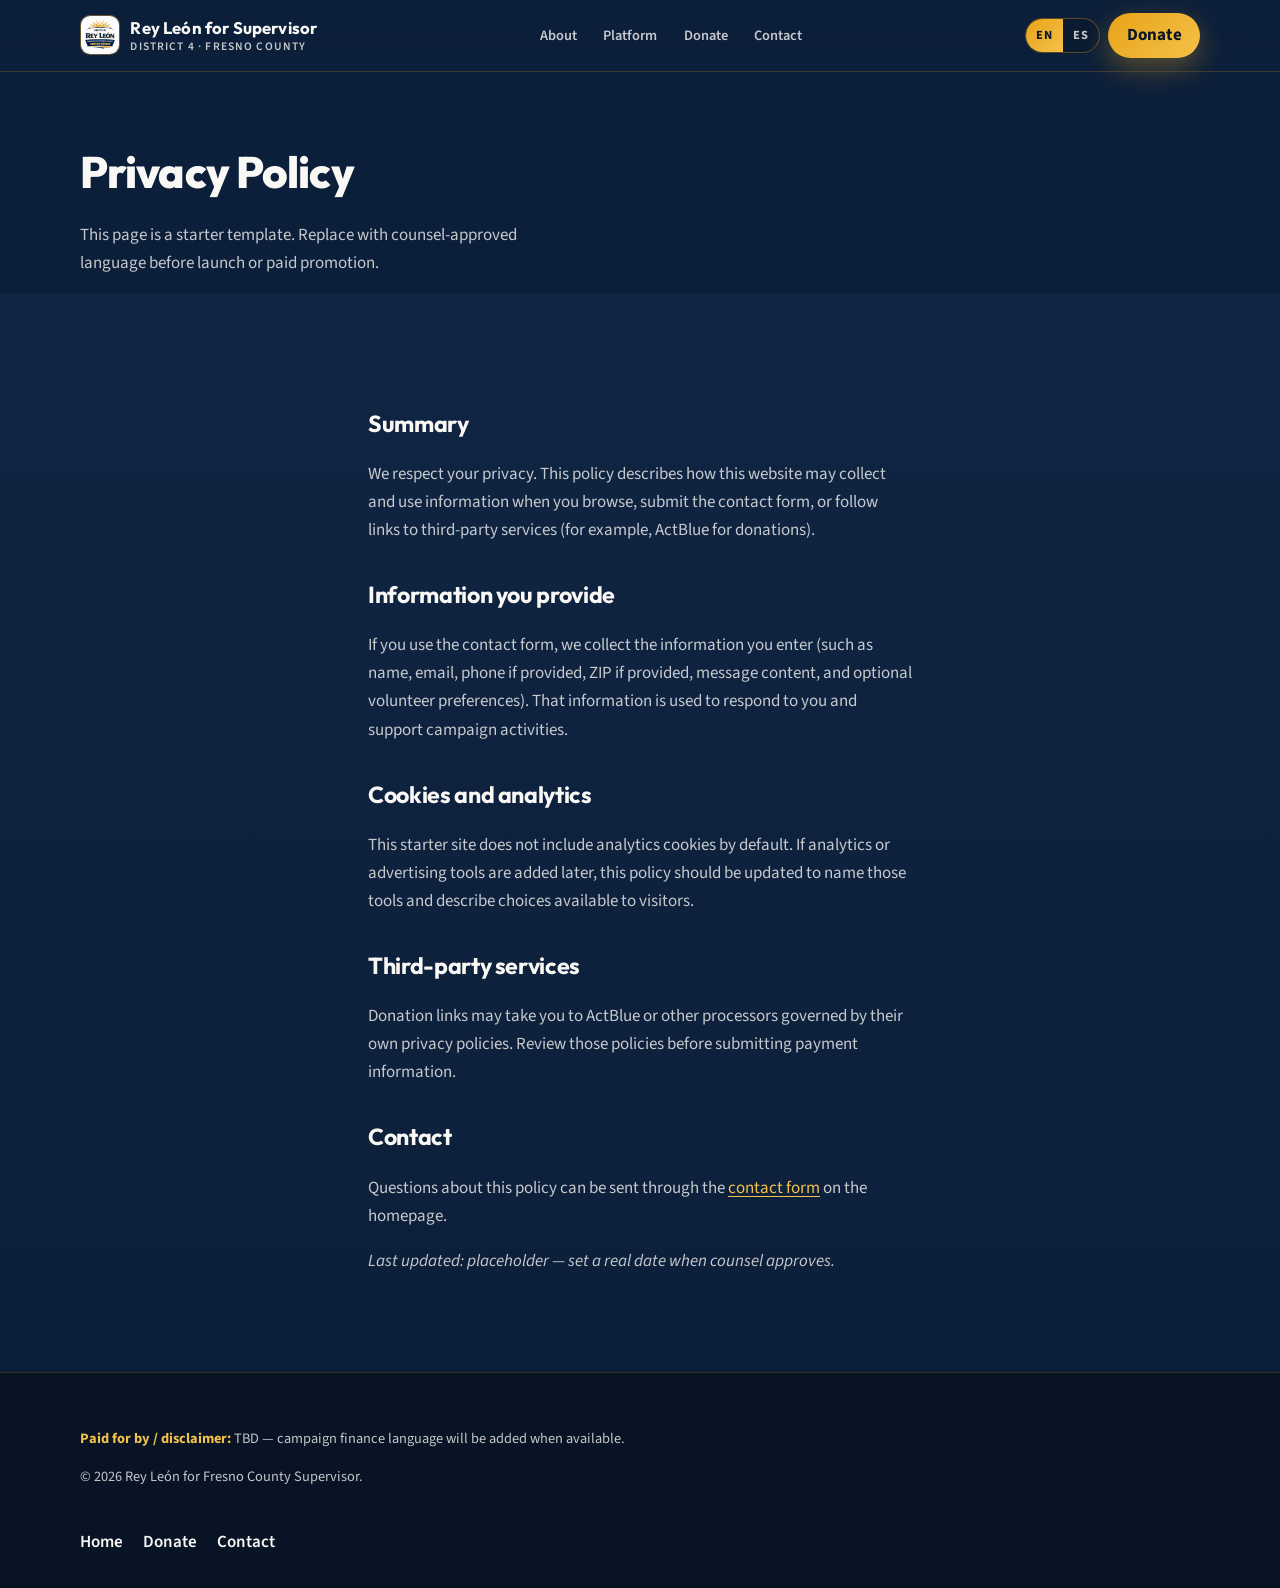
==== privacy.html @ ad7cfb75 "initiate" ====
<!DOCTYPE html>
<html lang="en" data-lang="en">
  <head>
    <meta charset="utf-8" />
    <meta name="viewport" content="width=device-width, initial-scale=1" />
    <title>Privacy Policy — Rey León for Fresno County Supervisor</title>
    <meta name="description" content="Privacy policy for the Rey León campaign website." />
    <link rel="preconnect" href="https://fonts.googleapis.com" />
    <link rel="preconnect" href="https://fonts.gstatic.com" crossorigin />
    <link
      href="https://fonts.googleapis.com/css2?family=Outfit:wght@600;700;800&family=Source+Sans+3:ital,wght@0,400;0,600;0,700;1,400&display=swap"
      rel="stylesheet"
    />
    <link rel="stylesheet" href="css/styles.css" />
    <link rel="icon" href="assets/images/campaign-logo.png" type="image/png" />
  </head>
  <body>
    <a class="skip-link" href="#main">Skip to content</a>

    <header class="site-header">
      <div class="header-inner">
        <a class="brand" href="./">
          <img
            class="brand-mark"
            src="assets/images/campaign-logo.png"
            width="80"
            height="80"
            alt=""
            decoding="async"
          />
          <span class="brand-text">
            <span class="brand-text-main lang-en-only">Rey León for Supervisor</span>
            <span class="brand-text-main lang-es-only">Rey León para Supervisor</span>
            <small class="brand-text-sub lang-en-only">District 4 · Fresno County</small>
            <small class="brand-text-sub lang-es-only">Distrito 4 · Condado de Fresno</small>
          </span>
        </a>

        <nav class="nav-desktop" aria-label="Primary">
          <a href="index.html#about" class="lang-en-only">About</a>
          <a href="index.html#about" class="lang-es-only">Acerca</a>
          <a href="index.html#platform" class="lang-en-only">Platform</a>
          <a href="index.html#platform" class="lang-es-only">Plataforma</a>
          <a href="index.html#donate" class="lang-en-only">Donate</a>
          <a href="index.html#donate" class="lang-es-only">Donar</a>
          <a href="index.html#contact" class="lang-en-only">Contact</a>
          <a href="index.html#contact" class="lang-es-only">Contacto</a>
        </nav>

        <div class="header-actions">
          <div class="lang-switch lang-switch--desktop" role="group" aria-label="Language">
            <button type="button" data-lang-toggle="en">EN</button>
            <button type="button" data-lang-toggle="es">ES</button>
          </div>
          <a
            class="btn btn-primary btn-header-donate lang-en-only"
            href="https://secure.actblue.com/donate/rey-leon-1"
            rel="noopener noreferrer"
            target="_blank"
            >Donate</a
          >
          <a
            class="btn btn-primary btn-header-donate lang-es-only"
            href="https://secure.actblue.com/donate/rey-leon-1"
            rel="noopener noreferrer"
            target="_blank"
            >Donar</a
          >
          <nav class="mobile-nav" aria-label="Mobile">
            <details class="mobile-nav-details">
              <summary class="nav-mobile-toggle">
                <span class="hamburger" aria-hidden="true">
                  <span></span>
                  <span></span>
                  <span></span>
                </span>
                <span class="visually-hidden lang-en-only">Open menu</span>
                <span class="visually-hidden lang-es-only">Abrir menú</span>
              </summary>
              <div class="mobile-nav-panel">
                <div class="mobile-nav-panel-top">
                  <p class="mobile-nav-lang-label lang-en-only">Language</p>
                  <p class="mobile-nav-lang-label lang-es-only">Idioma</p>
                  <div class="lang-switch lang-switch--panel" role="group" aria-label="Language">
                    <button type="button" data-lang-toggle="en">EN</button>
                    <button type="button" data-lang-toggle="es">ES</button>
                  </div>
                </div>
                <a href="./" class="lang-en-only">Home</a>
                <a href="./" class="lang-es-only">Inicio</a>
                <a href="index.html#about" class="lang-en-only">About</a>
                <a href="index.html#about" class="lang-es-only">Acerca</a>
                <a href="index.html#platform" class="lang-en-only">Platform</a>
                <a href="index.html#platform" class="lang-es-only">Plataforma</a>
                <a
                  href="https://secure.actblue.com/donate/rey-leon-1"
                  class="lang-en-only"
                  rel="noopener noreferrer"
                  target="_blank"
                  >Donate</a
                >
                <a
                  href="https://secure.actblue.com/donate/rey-leon-1"
                  class="lang-es-only"
                  rel="noopener noreferrer"
                  target="_blank"
                  >Donar</a
                >
                <a href="index.html#contact" class="lang-en-only">Contact</a>
                <a href="index.html#contact" class="lang-es-only">Contacto</a>
              </div>
            </details>
          </nav>
        </div>
      </div>
    </header>

    <main id="main">
      <div class="section page-hero">
        <div class="section-inner">
          <h1 class="lang-en-only">Privacy Policy</h1>
          <h1 class="lang-es-only">Política de privacidad</h1>
          <p class="lang-en-only">
            This page is a starter template. Replace with counsel-approved language before
            launch or paid promotion.
          </p>
          <p class="lang-es-only">
            Esta página es una plantilla inicial. Sustitúyala con texto aprobado por asesoría
            legal antes del lanzamiento o promoción paga.
          </p>
        </div>
      </div>

      <div class="section section-alt">
        <div class="section-inner prose">
          <div class="lang-en-only" data-reveal>
            <h2>Summary</h2>
            <p>
              We respect your privacy. This policy describes how this website may collect and
              use information when you browse, submit the contact form, or follow links to
              third-party services (for example, ActBlue for donations).
            </p>
            <h2>Information you provide</h2>
            <p>
              If you use the contact form, we collect the information you enter (such as name,
              email, phone if provided, ZIP if provided, message content, and optional
              volunteer preferences). That information is used to respond to you and support
              campaign activities.
            </p>
            <h2>Cookies and analytics</h2>
            <p>
              This starter site does not include analytics cookies by default. If analytics or
              advertising tools are added later, this policy should be updated to name those
              tools and describe choices available to visitors.
            </p>
            <h2>Third-party services</h2>
            <p>
              Donation links may take you to ActBlue or other processors governed by their own
              privacy policies. Review those policies before submitting payment information.
            </p>
            <h2>Contact</h2>
            <p>
              Questions about this policy can be sent through the
              <a href="index.html#contact">contact form</a> on the homepage.
            </p>
            <p><em>Last updated: placeholder — set a real date when counsel approves.</em></p>
          </div>

          <div class="lang-es-only" data-reveal>
            <h2>Resumen</h2>
            <p>
              Respetamos su privacidad. Esta política describe cómo este sitio puede recopilar
              y usar información cuando navega, envía el formulario de contacto o sigue
              enlaces a servicios de terceros (por ejemplo, ActBlue para donaciones).
            </p>
            <h2>Información que usted proporciona</h2>
            <p>
              Si usa el formulario de contacto, recopilamos la información que ingresa (como
              nombre, correo, teléfono si lo proporciona, código postal si lo proporciona,
              contenido del mensaje y preferencias opcionales de voluntariado). Esa información
              se usa para responderle y apoyar actividades de la campaña.
            </p>
            <h2>Cookies y analíticas</h2>
            <p>
              Este sitio base no incluye cookies de analíticas por defecto. Si se añaden
              herramientas de analíticas o publicidad más adelante, esta política debe
              actualizarse para nombrar esas herramientas y describir las opciones disponibles.
            </p>
            <h2>Servicios de terceros</h2>
            <p>
              Los enlaces de donación pueden llevarle a ActBlue u otros procesadores regidos
              por sus propias políticas de privacidad. Revise esas políticas antes de enviar
              información de pago.
            </p>
            <h2>Contacto</h2>
            <p>
              Preguntas sobre esta política pueden enviarse mediante el
              <a href="index.html#contact">formulario de contacto</a> en la página principal.
            </p>
            <p><em>Última actualización: provisional — fije una fecha real tras aprobación.</em></p>
          </div>
        </div>
      </div>
    </main>

    <footer class="site-footer">
      <div class="footer-inner">
        <div class="footer-meta">
          <p class="lang-en-only">
            <strong>Paid for by / disclaimer:</strong> TBD — campaign finance language will be
            added when available.
          </p>
          <p class="lang-es-only">
            <strong>Financiado por / aviso:</strong> pendiente — se añadirá el texto legal
            cuando esté disponible.
          </p>
          <p style="margin-top: 0.5rem">
            © <span data-year></span>
            <span class="lang-en-only">Rey León for Fresno County Supervisor.</span>
            <span class="lang-es-only">Rey León para Supervisor del Condado de Fresno.</span>
          </p>
        </div>
        <nav class="footer-links" aria-label="Footer">
          <a href="./">
            <span class="lang-en-only">Home</span>
            <span class="lang-es-only">Inicio</span>
          </a>
          <a href="https://secure.actblue.com/donate/rey-leon-1" rel="noopener noreferrer" target="_blank">
            <span class="lang-en-only">Donate</span>
            <span class="lang-es-only">Donar</span>
          </a>
          <a href="index.html#contact">
            <span class="lang-en-only">Contact</span>
            <span class="lang-es-only">Contacto</span>
          </a>
        </nav>
      </div>
    </footer>

    <script src="js/main.js" defer></script>
  </body>
</html>
---- css/styles.css ----
/* Rey León — Fresno County Supervisor District 4 */
:root {
  --color-navy: #0c1f3a;
  --color-navy-mid: #132a4a;
  --color-navy-soft: #1a3558;
  --color-gold: #e8a317;
  --color-gold-bright: #f4c14a;
  --color-gold-deep: #c5850a;
  --color-white: #faf8f5;
  --color-muted: rgba(250, 248, 245, 0.78);
  --color-ink: #0a1628;
  --font-display: "Outfit", system-ui, -apple-system, sans-serif;
  --font-body: "Source Sans 3", system-ui, -apple-system, sans-serif;
  --shadow-soft: 0 18px 50px rgba(5, 12, 28, 0.35);
  --radius-lg: 20px;
  --radius-md: 12px;
  --max: 1120px;
  --header-h: 72px;
}

*,
*::before,
*::after {
  box-sizing: border-box;
}

html {
  scroll-behavior: smooth;
}

@media (prefers-reduced-motion: reduce) {
  html {
    scroll-behavior: auto;
  }
}

body {
  margin: 0;
  font-family: var(--font-body);
  font-size: 1.0625rem;
  line-height: 1.65;
  color: var(--color-white);
  background: var(--color-navy);
  -webkit-font-smoothing: antialiased;
}

img {
  max-width: 100%;
  height: auto;
  display: block;
}

a {
  color: var(--color-gold-bright);
  text-decoration-thickness: 1px;
  text-underline-offset: 3px;
}

a:hover {
  color: var(--color-white);
}

:focus-visible {
  outline: 3px solid var(--color-gold-bright);
  outline-offset: 2px;
}

.skip-link {
  position: absolute;
  left: -9999px;
  top: 0;
  padding: 0.75rem 1.25rem;
  background: var(--color-gold);
  color: var(--color-ink);
  font-weight: 700;
  z-index: 1000;
}

.skip-link:focus {
  left: 1rem;
  top: 1rem;
}

.visually-hidden {
  position: absolute;
  width: 1px;
  height: 1px;
  padding: 0;
  margin: -1px;
  overflow: hidden;
  clip: rect(0, 0, 0, 0);
  white-space: nowrap;
  border: 0;
}

.hidden-honeypot {
  position: absolute;
  left: -10000px;
  top: auto;
  width: 1px;
  height: 1px;
  overflow: hidden;
}

/* Language blocks */
html[data-lang="en"] .lang-es-only {
  display: none !important;
}

html[data-lang="es"] .lang-en-only {
  display: none !important;
}

.site-header {
  position: sticky;
  top: 0;
  z-index: 50;
  min-height: var(--header-h);
  height: auto;
  padding-block: 0.35rem;
  display: flex;
  align-items: center;
  background: linear-gradient(
    180deg,
    rgba(12, 31, 58, 0.96) 0%,
    rgba(12, 31, 58, 0.88) 100%
  );
  backdrop-filter: blur(12px);
  border-bottom: 1px solid rgba(232, 163, 23, 0.2);
  transition: box-shadow 0.25s ease, border-color 0.25s ease;
}

.site-header.is-scrolled {
  box-shadow: var(--shadow-soft);
  border-bottom-color: rgba(232, 163, 23, 0.35);
}

.header-inner {
  width: min(100% - 1.25rem, var(--max));
  margin-inline: auto;
  display: flex;
  align-items: center;
  justify-content: space-between;
  gap: 0.65rem;
}

@media (min-width: 880px) {
  .header-inner {
    width: min(100% - 2rem, var(--max));
    gap: 1rem;
  }
}

.brand {
  display: flex;
  align-items: center;
  gap: 0.5rem;
  min-width: 0;
  flex: 1;
  color: var(--color-white);
  text-decoration: none;
  font-family: var(--font-display);
  font-weight: 700;
  letter-spacing: 0.01em;
}

@media (min-width: 880px) {
  .brand {
    flex: 0 1 auto;
    gap: 0.65rem;
  }
}

.brand-mark {
  width: 40px;
  height: 40px;
  flex-shrink: 0;
  border-radius: 10px;
  object-fit: contain;
  background: rgba(250, 248, 245, 0.08);
  border: 1px solid rgba(232, 163, 23, 0.35);
}

@media (max-width: 879px) {
  .brand-mark {
    width: 36px;
    height: 36px;
    border-radius: 9px;
  }
}

.brand-text {
  min-width: 0;
  line-height: 1.15;
}

.brand-text-main {
  display: block;
  font-size: clamp(0.8rem, 3.1vw, 1.05rem);
  line-height: 1.18;
  font-weight: 700;
}

.brand-text-sub {
  display: block;
  margin-top: 0.12rem;
  font-family: var(--font-body);
  font-weight: 600;
  font-size: clamp(0.58rem, 2.35vw, 0.72rem);
  letter-spacing: 0.1em;
  text-transform: uppercase;
  color: var(--color-muted);
}

.nav-desktop {
  display: none;
  align-items: center;
  gap: 0.35rem;
}

@media (min-width: 880px) {
  .nav-desktop {
    display: flex;
  }
}

.nav-desktop a {
  color: var(--color-muted);
  text-decoration: none;
  font-weight: 600;
  font-size: 0.9rem;
  padding: 0.45rem 0.65rem;
  border-radius: 8px;
}

.nav-desktop a:hover {
  color: var(--color-white);
  background: rgba(232, 163, 23, 0.12);
}

.header-actions {
  display: flex;
  align-items: center;
  gap: 0.45rem;
  flex-shrink: 0;
}

@media (min-width: 880px) {
  .header-actions {
    gap: 0.5rem;
  }
}

@media (max-width: 879px) {
  /* Must beat `.lang-switch { display: inline-flex }` (same specificity, later in file). */
  .lang-switch.lang-switch--desktop {
    display: none;
  }

  .btn-header-donate {
    padding: 0.4rem 0.75rem;
    font-size: 0.8125rem;
    white-space: nowrap;
  }
}

.lang-switch {
  display: inline-flex;
  border-radius: 999px;
  border: 1px solid rgba(232, 163, 23, 0.35);
  overflow: hidden;
  background: rgba(10, 22, 40, 0.5);
}

.lang-switch button {
  font: inherit;
  font-size: 0.78rem;
  font-weight: 700;
  letter-spacing: 0.06em;
  border: none;
  padding: 0.4rem 0.65rem;
  cursor: pointer;
  color: var(--color-muted);
  background: transparent;
}

.lang-switch button.is-active {
  background: linear-gradient(
    135deg,
    var(--color-gold) 0%,
    var(--color-gold-bright) 100%
  );
  color: var(--color-ink);
}

.btn {
  display: inline-flex;
  align-items: center;
  justify-content: center;
  gap: 0.4rem;
  font: inherit;
  font-weight: 700;
  text-decoration: none;
  border: none;
  cursor: pointer;
  border-radius: 999px;
  padding: 0.55rem 1.15rem;
  transition: transform 0.15s ease, box-shadow 0.2s ease, background 0.2s ease;
}

.btn:active {
  transform: translateY(1px);
}

.btn-primary {
  background: linear-gradient(
    135deg,
    var(--color-gold) 0%,
    var(--color-gold-bright) 100%
  );
  color: var(--color-ink);
  box-shadow: 0 10px 28px rgba(232, 163, 23, 0.35);
}

.btn-primary:hover {
  background: linear-gradient(
    135deg,
    var(--color-gold-bright) 0%,
    var(--color-gold) 100%
  );
  color: var(--color-ink);
}

.btn-ghost {
  background: transparent;
  color: var(--color-white);
  border: 1px solid rgba(250, 248, 245, 0.35);
}

.btn-ghost:hover {
  border-color: var(--color-gold-bright);
  color: var(--color-gold-bright);
}

.btn-large {
  padding: 0.85rem 1.6rem;
  font-size: 1.05rem;
}

.nav-mobile-toggle {
  display: inline-flex;
  align-items: center;
  justify-content: center;
  width: 2.75rem;
  height: 2.75rem;
  border-radius: 10px;
  border: 1px solid rgba(232, 163, 23, 0.35);
  background: rgba(10, 22, 40, 0.45);
  color: var(--color-white);
  padding: 0;
  cursor: pointer;
  list-style: none;
}

.nav-mobile-toggle::-webkit-details-marker {
  display: none;
}

.hamburger {
  display: flex;
  flex-direction: column;
  justify-content: center;
  gap: 5px;
  width: 1.25rem;
}

.hamburger span {
  display: block;
  height: 2px;
  width: 100%;
  border-radius: 1px;
  background: linear-gradient(
    90deg,
    var(--color-gold-bright) 0%,
    var(--color-gold) 100%
  );
}

.mobile-nav-details[open] .hamburger span:nth-child(1) {
  transform: translateY(7px) rotate(45deg);
}

.mobile-nav-details[open] .hamburger span:nth-child(2) {
  opacity: 0;
}

.mobile-nav-details[open] .hamburger span:nth-child(3) {
  transform: translateY(-7px) rotate(-45deg);
}

.hamburger span {
  transition: transform 0.2s ease, opacity 0.2s ease;
}

@media (prefers-reduced-motion: reduce) {
  .hamburger span {
    transition: none;
  }
}

/* Simple mobile nav: use details/summary in HTML */

.mobile-nav {
  display: block;
}

@media (min-width: 880px) {
  .mobile-nav {
    display: none;
  }
}

.mobile-nav details {
  position: relative;
}

.mobile-nav summary {
  list-style: none;
}

.mobile-nav summary::-webkit-details-marker {
  display: none;
}

.mobile-nav-panel-top {
  padding-bottom: 0.65rem;
  margin-bottom: 0.45rem;
  border-bottom: 1px solid rgba(232, 163, 23, 0.2);
}

.mobile-nav-lang-label {
  margin: 0 0 0.35rem;
  font-size: 0.7rem;
  font-weight: 800;
  letter-spacing: 0.14em;
  text-transform: uppercase;
  color: var(--color-muted);
}

.lang-switch--panel {
  align-self: flex-start;
}

.mobile-nav-panel {
  position: absolute;
  right: 0;
  top: calc(100% + 0.5rem);
  min-width: min(260px, calc(100vw - 2rem));
  padding: 0.75rem;
  border-radius: var(--radius-md);
  background: rgba(12, 31, 58, 0.98);
  border: 1px solid rgba(232, 163, 23, 0.3);
  box-shadow: var(--shadow-soft);
  display: flex;
  flex-direction: column;
  gap: 0.25rem;
}

.mobile-nav-panel a {
  color: var(--color-white);
  text-decoration: none;
  font-weight: 600;
  padding: 0.5rem 0.6rem;
  border-radius: 8px;
}

.mobile-nav-panel a:hover {
  background: rgba(232, 163, 23, 0.12);
}

.hero {
  position: relative;
  overflow: clip;
  padding: clamp(3rem, 8vw, 5.5rem) 1rem clamp(4rem, 10vw, 6rem);
}

#hero-heading {
  text-transform: uppercase;
}

.hero-bg {
  position: absolute;
  inset: 0;
  background: radial-gradient(
      120% 80% at 50% -10%,
      rgba(244, 193, 74, 0.22) 0%,
      transparent 55%
    ),
    radial-gradient(
      80% 60% at 100% 20%,
      rgba(26, 53, 88, 0.9) 0%,
      transparent 50%
    ),
    linear-gradient(165deg, var(--color-navy-mid) 0%, var(--color-navy) 45%);
  transform: translateY(var(--parallax-y, 0px));
  will-change: transform;
}

@media (prefers-reduced-motion: reduce) {
  .hero-bg {
    transform: none;
    will-change: auto;
  }
}

.hero-inner {
  position: relative;
  width: min(100% - 0rem, var(--max));
  margin-inline: auto;
  display: grid;
  gap: clamp(1.75rem, 4vw, 2.5rem);
  align-items: center;
}

@media (min-width: 900px) {
  .hero-inner {
    grid-template-columns: 1fr 1fr;
  }
}

.hero-copy h1 {
  font-family: var(--font-display);
  font-weight: 800;
  font-size: clamp(3rem, 8.5vw, 5.25rem);
  line-height: 1.03;
  margin: 0 0 1rem;
  letter-spacing: -0.02em;
}

.hero-lead {
  font-size: clamp(1.05rem, 2.2vw, 1.2rem);
  color: var(--color-muted);
  max-width: 36ch;
  margin: 0 0 1.5rem;
}

.hero-ctas {
  display: flex;
  flex-wrap: wrap;
  gap: 0.75rem;
  align-items: center;
}

.hero-visual {
  display: flex;
  justify-content: center;
}

.hero-logo-wrap {
  position: relative;
  width: min(100%, 380px);
  padding: 1.25rem;
  border-radius: var(--radius-lg);
  background: rgba(10, 22, 40, 0.35);
  border: 1px solid rgba(232, 163, 23, 0.28);
  box-shadow: var(--shadow-soft);
}

.hero-logo-wrap::after {
  content: "";
  position: absolute;
  inset: -1px;
  border-radius: inherit;
  pointer-events: none;
  background: linear-gradient(
    135deg,
    rgba(244, 193, 74, 0.25) 0%,
    transparent 45%,
    transparent 60%,
    rgba(232, 163, 23, 0.12) 100%
  );
}

.hero-logo {
  position: relative;
  z-index: 1;
  width: 100%;
  height: auto;
}

.section {
  padding: clamp(3.25rem, 7vw, 5rem) 1rem;
}

.section-alt {
  background: linear-gradient(
    180deg,
    rgba(19, 42, 74, 0.55) 0%,
    rgba(12, 31, 58, 0.2) 100%
  );
}

.section-inner {
  width: min(100% - 0rem, var(--max));
  margin-inline: auto;
}

.section-head {
  margin-bottom: clamp(1.75rem, 4vw, 2.5rem);
}

.section-kicker {
  font-size: 0.78rem;
  font-weight: 800;
  letter-spacing: 0.16em;
  text-transform: uppercase;
  color: var(--color-gold-bright);
  margin: 0 0 0.5rem;
}

.section-title {
  font-family: var(--font-display);
  font-weight: 700;
  font-size: clamp(2rem, 4vw, 2.65rem);
  margin: 0;
  line-height: 1.12;
  letter-spacing: -0.02em;
}

.section-intro {
  margin: 0.85rem 0 0;
  max-width: 62ch;
  color: var(--color-muted);
}

.split {
  display: grid;
  gap: clamp(1.75rem, 4vw, 2.5rem);
}

@media (min-width: 860px) {
  .split {
    grid-template-columns: 1.1fr 0.9fr;
    align-items: start;
  }
}

.card {
  border-radius: var(--radius-lg);
  background: rgba(10, 22, 40, 0.45);
  border: 1px solid rgba(232, 163, 23, 0.22);
  padding: clamp(1.25rem, 3vw, 1.75rem);
  box-shadow: 0 14px 40px rgba(5, 12, 28, 0.22);
}

.placeholder-photo {
  aspect-ratio: 4 / 5;
  border-radius: var(--radius-lg);
  background: linear-gradient(
      145deg,
      rgba(232, 163, 23, 0.15) 0%,
      transparent 40%
    ),
    linear-gradient(210deg, var(--color-navy-soft), var(--color-navy-mid));
  border: 1px dashed rgba(232, 163, 23, 0.35);
  display: flex;
  align-items: flex-end;
  padding: 1.25rem;
  color: var(--color-muted);
  font-size: 0.95rem;
}

.placeholder-photo strong {
  display: block;
  color: var(--color-gold-bright);
  font-family: var(--font-display);
  font-weight: 700;
  font-size: 1.1rem;
  margin-bottom: 0.25rem;
}

.platform-grid {
  display: grid;
  gap: 1rem;
}

@media (min-width: 640px) {
  .platform-grid {
    grid-template-columns: repeat(2, 1fr);
  }
}

.platform-item {
  border-radius: var(--radius-md);
  padding: 1.15rem 1.2rem;
  background: rgba(10, 22, 40, 0.35);
  border: 1px solid rgba(232, 163, 23, 0.18);
  transition: border-color 0.2s ease, transform 0.2s ease;
}

.platform-item:hover {
  border-color: rgba(244, 193, 74, 0.45);
  transform: translateY(-2px);
}

@media (prefers-reduced-motion: reduce) {
  .platform-item:hover {
    transform: none;
  }
}

.platform-item h3 {
  font-family: var(--font-display);
  font-weight: 700;
  font-size: 1.25rem;
  margin: 0 0 0.45rem;
  letter-spacing: -0.015em;
}

.platform-item p {
  margin: 0;
  color: var(--color-muted);
  font-size: 0.98rem;
}

.donate-panel {
  border-radius: var(--radius-lg);
  padding: clamp(1.75rem, 4vw, 2.5rem);
  background: linear-gradient(
    125deg,
    rgba(232, 163, 23, 0.18) 0%,
    rgba(10, 22, 40, 0.65) 45%,
    rgba(12, 31, 58, 0.9) 100%
  );
  border: 1px solid rgba(232, 163, 23, 0.35);
  display: grid;
  gap: 1.25rem;
}

@media (min-width: 720px) {
  .donate-panel {
    grid-template-columns: 1fr auto;
    align-items: center;
  }
}

.donate-panel p {
  margin: 0;
  color: var(--color-muted);
}

.form-grid {
  display: grid;
  gap: 1rem;
}

@media (min-width: 640px) {
  .form-grid.two {
    grid-template-columns: 1fr 1fr;
  }
}

label.field {
  display: flex;
  flex-direction: column;
  gap: 0.35rem;
  font-weight: 600;
  font-size: 0.92rem;
}

label.field span.hint {
  font-weight: 500;
  color: var(--color-muted);
  font-size: 0.85rem;
}

input[type="text"],
input[type="email"],
input[type="tel"],
textarea {
  font: inherit;
  color: var(--color-ink);
  background: var(--color-white);
  border: 1px solid rgba(12, 31, 58, 0.15);
  border-radius: 10px;
  padding: 0.65rem 0.85rem;
}

textarea {
  min-height: 140px;
  resize: vertical;
}

.check-grid {
  display: grid;
  gap: 0.5rem;
}

.check-row {
  display: flex;
  align-items: flex-start;
  gap: 0.55rem;
  font-weight: 600;
  color: var(--color-muted);
}

.check-row input {
  margin-top: 0.3rem;
  accent-color: var(--color-gold-deep);
}

.site-footer {
  padding: 2.5rem 1rem 2rem;
  border-top: 1px solid rgba(232, 163, 23, 0.2);
  background: rgba(8, 18, 34, 0.85);
}

.footer-inner {
  width: min(100% - 0rem, var(--max));
  margin-inline: auto;
  display: grid;
  gap: 1.5rem;
}

.footer-meta {
  font-size: 0.9rem;
  color: var(--color-muted);
}

.footer-meta strong {
  color: var(--color-gold-bright);
}

.footer-links {
  display: flex;
  flex-wrap: wrap;
  gap: 0.75rem 1.25rem;
}

.footer-links a {
  color: var(--color-white);
  font-weight: 600;
  text-decoration: none;
}

.footer-links a:hover {
  text-decoration: underline;
  color: var(--color-gold-bright);
}

[data-reveal] {
  opacity: 0;
  transform: translateY(14px);
  transition: opacity 0.55s ease, transform 0.55s ease;
}

[data-reveal].is-visible {
  opacity: 1;
  transform: translateY(0);
}

@media (prefers-reduced-motion: reduce) {
  [data-reveal] {
    opacity: 1;
    transform: none;
    transition: none;
  }
}

.page-hero {
  padding: clamp(2.5rem, 6vw, 4rem) 1rem 1rem;
}

.page-hero h1 {
  font-family: var(--font-display);
  font-weight: 800;
  font-size: clamp(2rem, 4vw, 2.75rem);
  margin: 0 0 0.75rem;
  letter-spacing: -0.02em;
}

.page-hero p {
  margin: 0;
  max-width: 60ch;
  color: var(--color-muted);
}

.prose {
  max-width: 68ch;
}

.prose h2 {
  font-family: var(--font-display);
  font-weight: 700;
  font-size: 1.45rem;
  margin: 2rem 0 0.75rem;
  letter-spacing: -0.015em;
}

.prose p,
.prose li {
  color: var(--color-muted);
}

.prose ul {
  padding-left: 1.25rem;
}

.thanks-card {
  max-width: 520px;
  margin: 2rem auto 3rem;
  text-align: center;
}

.thanks-card p {
  color: var(--color-muted);
}
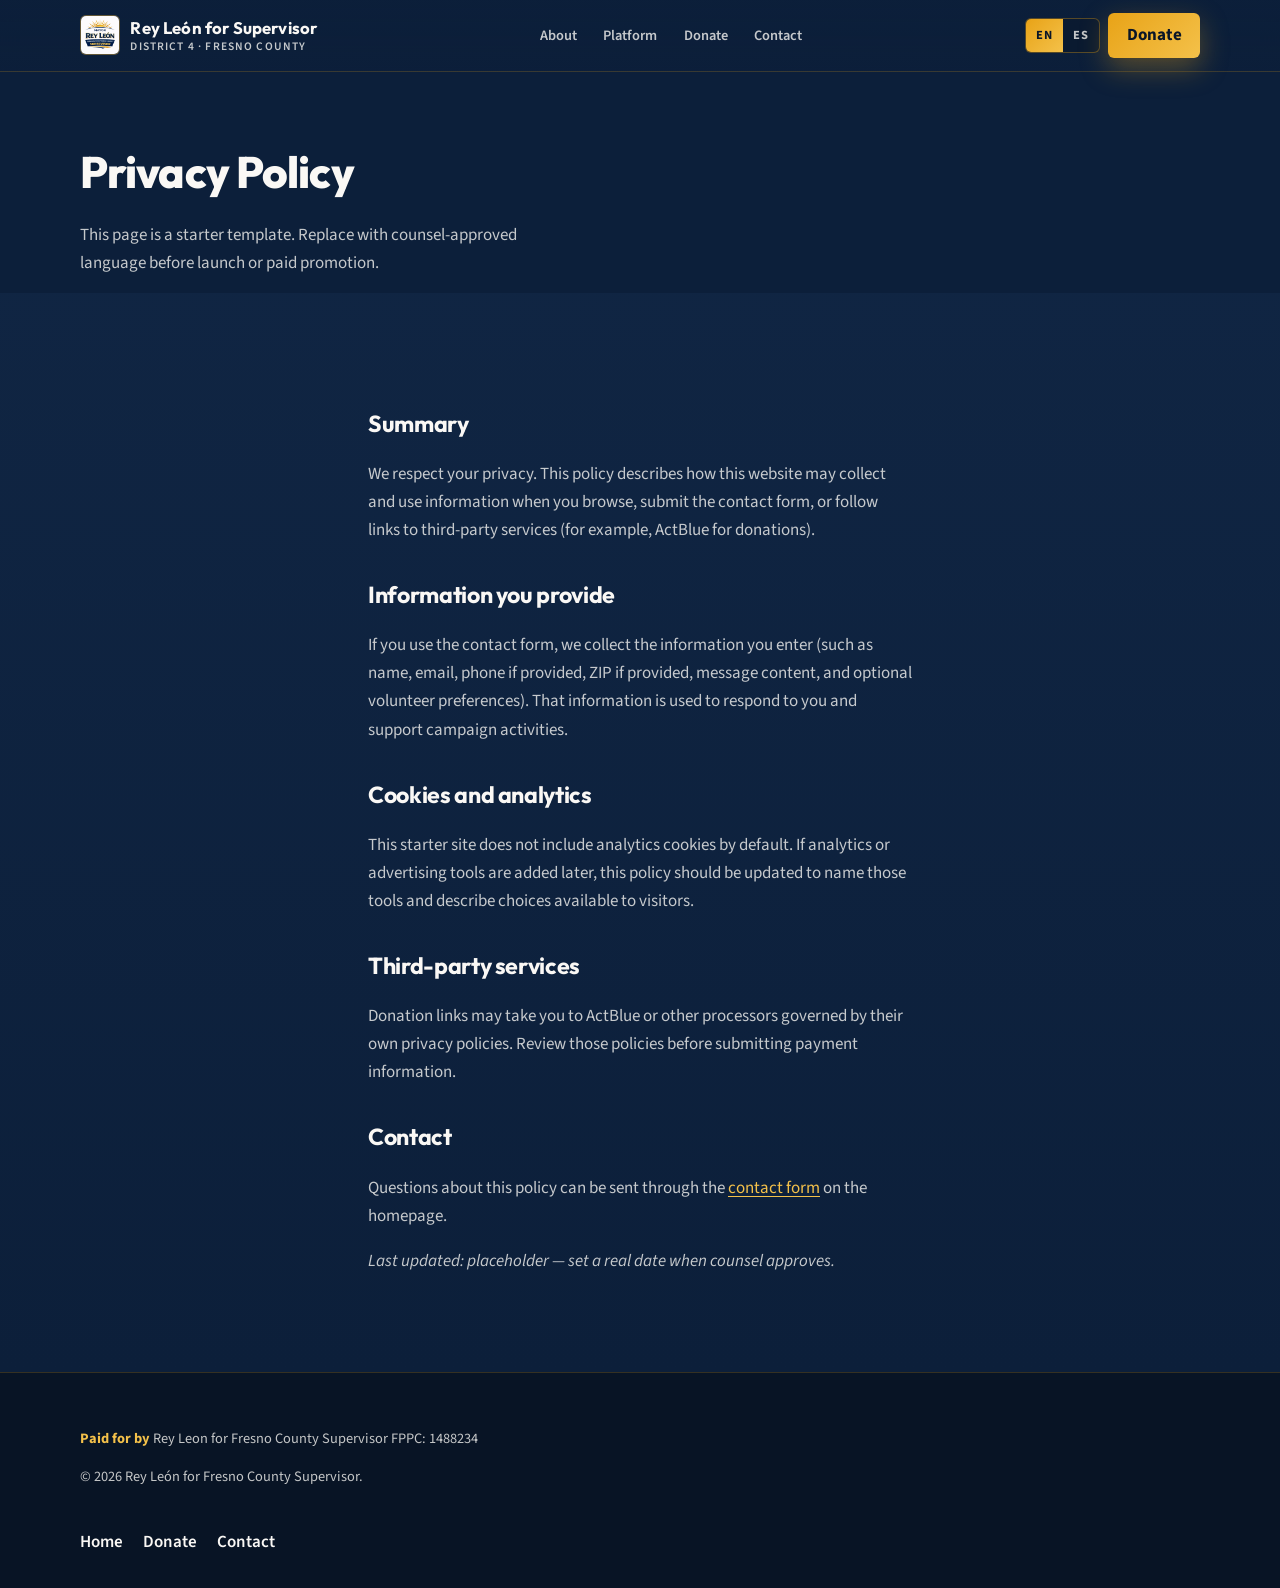
==== commit ba961fde: "updating profile pics and copy" ====
--- a/privacy.html
+++ b/privacy.html
@@ -207,12 +207,10 @@
       <div class="footer-inner">
         <div class="footer-meta">
           <p class="lang-en-only">
-            <strong>Paid for by / disclaimer:</strong> TBD — campaign finance language will be
-            added when available.
+            <strong>Paid for by</strong> Rey Leon for Fresno County Supervisor FPPC: 1488234
           </p>
           <p class="lang-es-only">
-            <strong>Financiado por / aviso:</strong> pendiente — se añadirá el texto legal
-            cuando esté disponible.
+            <strong>Financiado por</strong> Rey Leon for Fresno County Supervisor FPPC: 1488234
           </p>
           <p style="margin-top: 0.5rem">
             © <span data-year></span>
--- a/css/styles.css
+++ b/css/styles.css
@@ -12,8 +12,10 @@
   --font-display: "Outfit", system-ui, -apple-system, sans-serif;
   --font-body: "Source Sans 3", system-ui, -apple-system, sans-serif;
   --shadow-soft: 0 18px 50px rgba(5, 12, 28, 0.35);
-  --radius-lg: 20px;
-  --radius-md: 12px;
+  /* Shared corner treatment (~6px): buttons, cards, panels, inputs */
+  --radius: 6px;
+  --radius-lg: var(--radius);
+  --radius-md: var(--radius);
   --max: 1120px;
   --header-h: 72px;
 }
@@ -175,7 +177,7 @@
   width: 40px;
   height: 40px;
   flex-shrink: 0;
-  border-radius: 10px;
+  border-radius: var(--radius-md);
   object-fit: contain;
   background: rgba(250, 248, 245, 0.08);
   border: 1px solid rgba(232, 163, 23, 0.35);
@@ -185,7 +187,7 @@
   .brand-mark {
     width: 36px;
     height: 36px;
-    border-radius: 9px;
+    border-radius: var(--radius-md);
   }
 }
 
@@ -230,7 +232,7 @@
   font-weight: 600;
   font-size: 0.9rem;
   padding: 0.45rem 0.65rem;
-  border-radius: 8px;
+  border-radius: var(--radius-md);
 }
 
 .nav-desktop a:hover {
@@ -266,7 +268,7 @@
 
 .lang-switch {
   display: inline-flex;
-  border-radius: 999px;
+  border-radius: var(--radius-md);
   border: 1px solid rgba(232, 163, 23, 0.35);
   overflow: hidden;
   background: rgba(10, 22, 40, 0.5);
@@ -303,7 +305,7 @@
   text-decoration: none;
   border: none;
   cursor: pointer;
-  border-radius: 999px;
+  border-radius: var(--radius-md);
   padding: 0.55rem 1.15rem;
   transition: transform 0.15s ease, box-shadow 0.2s ease, background 0.2s ease;
 }
@@ -347,15 +349,72 @@
   font-size: 1.05rem;
 }
 
+.form-actions {
+  margin-top: 1.25rem;
+  display: flex;
+  flex-wrap: wrap;
+  gap: 0.75rem;
+  align-items: center;
+}
+
+.thanks-ctas {
+  margin-top: 1.25rem;
+  display: flex;
+  flex-wrap: wrap;
+  gap: 0.75rem;
+  align-items: center;
+}
+
+@media (max-width: 879px) {
+  .hero-ctas {
+    flex-direction: column;
+    align-items: stretch;
+  }
+
+  .hero-ctas .btn {
+    width: 100%;
+    justify-content: center;
+  }
+
+  .donate-panel > div:last-child {
+    width: 100%;
+  }
+
+  .donate-panel .btn {
+    width: 100%;
+    justify-content: center;
+  }
+
+  .form-actions {
+    flex-direction: column;
+    align-items: stretch;
+  }
+
+  .form-actions .btn {
+    width: 100%;
+    justify-content: center;
+  }
+
+  .thanks-ctas {
+    flex-direction: column;
+    align-items: stretch;
+  }
+
+  .thanks-ctas .btn {
+    width: 100%;
+    justify-content: center;
+  }
+}
+
 .nav-mobile-toggle {
   display: inline-flex;
   align-items: center;
   justify-content: center;
   width: 2.75rem;
   height: 2.75rem;
-  border-radius: 10px;
-  border: 1px solid rgba(232, 163, 23, 0.35);
-  background: rgba(10, 22, 40, 0.45);
+  border-radius: var(--radius-md);
+  /* border: 1px solid rgba(232, 163, 23, 0.35); */
+  /* background: rgba(10, 22, 40, 0.45); */
   color: var(--color-white);
   padding: 0;
   cursor: pointer;
@@ -471,7 +530,7 @@
   text-decoration: none;
   font-weight: 600;
   padding: 0.5rem 0.6rem;
-  border-radius: 8px;
+  border-radius: var(--radius-md);
 }
 
 .mobile-nav-panel a:hover {
@@ -482,31 +541,101 @@
   position: relative;
   overflow: clip;
   padding: clamp(3rem, 8vw, 5.5rem) 1rem clamp(4rem, 10vw, 6rem);
+  height: calc(100vh - var(--header-h));
 }
 
 #hero-heading {
   text-transform: uppercase;
+}
+
+.hero-heading-accent {
+  color: var(--color-gold-bright);
+  text-shadow: 0 0 42px rgba(244, 193, 74, 0.22);
 }
 
 .hero-bg {
   position: absolute;
   inset: 0;
-  background: radial-gradient(
-      120% 80% at 50% -10%,
-      rgba(244, 193, 74, 0.22) 0%,
-      transparent 55%
+  background-image:
+    linear-gradient(
+      to right,
+      rgba(200, 228, 255, 0.28) 0%,
+      transparent 30%,
+      rgba(12, 31, 58, 0.72) 56%,
+      rgba(12, 31, 58, 0.95) 100%
     ),
-    radial-gradient(
-      80% 60% at 100% 20%,
-      rgba(26, 53, 88, 0.9) 0%,
-      transparent 50%
+    linear-gradient(
+      to bottom,
+      rgba(200, 225, 255, 0.42) 0%,
+      transparent 22%,
+      transparent 78%,
+      rgba(8, 20, 40, 0.55) 100%
     ),
-    linear-gradient(165deg, var(--color-navy-mid) 0%, var(--color-navy) 45%);
+    url('../assets/images/rey-leon-hero.webp');
+  background-size: cover;
+  background-position: right center;
+  background-repeat: no-repeat;
   transform: translateY(var(--parallax-y, 0px));
   will-change: transform;
 }
 
+@media (max-width: 899px) {
+  .hero {
+    padding-top: 30px;
+    /* overflow: auto; */
+  }
+
+  .hero-bg {
+    display: none;
+  }
+}
+
+.hero-photo-mobile-wrap {
+  position: relative;
+}
+
+.hero-photo-mobile-wrap::after {
+  content: "";
+  position: absolute;
+  bottom: 0;
+  left: 0;
+  right: 0;
+  height: 45%;
+  background: linear-gradient(to bottom, transparent, var(--color-navy));
+  pointer-events: none;
+}
+
+@keyframes hero-photo-in {
+  from {
+    opacity: 0;
+    transform: scale(1.04);
+  }
+  to {
+    opacity: 1;
+    transform: scale(1);
+  }
+}
+
+.hero-photo-mobile {
+  display: block;
+  width: 100%;
+  height: clamp(240px, 60vw, 380px);
+  object-fit: cover;
+  object-position: 28% center;
+  animation: hero-photo-in 0.75s ease forwards;
+}
+
+@media (min-width: 900px) {
+  .hero-photo-mobile-wrap {
+    display: none;
+  }
+}
+
 @media (prefers-reduced-motion: reduce) {
+  .hero-photo-mobile {
+    animation: none;
+  }
+
   .hero-bg {
     transform: none;
     will-change: auto;
@@ -531,7 +660,7 @@
 .hero-copy h1 {
   font-family: var(--font-display);
   font-weight: 800;
-  font-size: clamp(3rem, 8.5vw, 5.25rem);
+  font-size: clamp(3rem, 8.5vw, 4rem);
   line-height: 1.03;
   margin: 0 0 1rem;
   letter-spacing: -0.02em;
@@ -540,7 +669,7 @@
 .hero-lead {
   font-size: clamp(1.05rem, 2.2vw, 1.2rem);
   color: var(--color-muted);
-  max-width: 36ch;
+  max-width: min(52ch, 100%);
   margin: 0 0 1.5rem;
 }
 
@@ -552,8 +681,14 @@
 }
 
 .hero-visual {
-  display: flex;
-  justify-content: center;
+  display: none;
+}
+
+@media (min-width: 900px) {
+  .hero-copy {
+    grid-column: 2;
+    grid-row: 1;
+  }
 }
 
 .hero-logo-wrap {
@@ -640,7 +775,7 @@
 
 @media (min-width: 860px) {
   .split {
-    grid-template-columns: 1.1fr 0.9fr;
+    grid-template-columns: minmax(220px, 0.85fr) minmax(0, 1.15fr);
     align-items: start;
   }
 }
@@ -653,30 +788,23 @@
   box-shadow: 0 14px 40px rgba(5, 12, 28, 0.22);
 }
 
-.placeholder-photo {
+.about-photo-wrap {
+  margin: 0;
+  border-radius: var(--radius-lg);
+  overflow: hidden;
+  border: 1px solid rgba(232, 163, 23, 0.22);
+  box-shadow: 0 14px 40px rgba(5, 12, 28, 0.22);
   aspect-ratio: 4 / 5;
-  border-radius: var(--radius-lg);
-  background: linear-gradient(
-      145deg,
-      rgba(232, 163, 23, 0.15) 0%,
-      transparent 40%
-    ),
-    linear-gradient(210deg, var(--color-navy-soft), var(--color-navy-mid));
-  border: 1px dashed rgba(232, 163, 23, 0.35);
-  display: flex;
-  align-items: flex-end;
-  padding: 1.25rem;
-  color: var(--color-muted);
-  font-size: 0.95rem;
-}
-
-.placeholder-photo strong {
+  max-height: min(520px, 72vh);
+  background: var(--color-navy-mid);
+}
+
+.about-photo {
+  width: 100%;
+  height: 100%;
   display: block;
-  color: var(--color-gold-bright);
-  font-family: var(--font-display);
-  font-weight: 700;
-  font-size: 1.1rem;
-  margin-bottom: 0.25rem;
+  object-fit: cover;
+  object-position: center 18%;
 }
 
 .platform-grid {
@@ -687,6 +815,12 @@
 @media (min-width: 640px) {
   .platform-grid {
     grid-template-columns: repeat(2, 1fr);
+  }
+}
+
+@media (min-width: 1100px) {
+  .platform-grid {
+    grid-template-columns: repeat(3, 1fr);
   }
 }
 
@@ -782,7 +916,7 @@
   color: var(--color-ink);
   background: var(--color-white);
   border: 1px solid rgba(12, 31, 58, 0.15);
-  border-radius: 10px;
+  border-radius: var(--radius-md);
   padding: 0.65rem 0.85rem;
 }
 
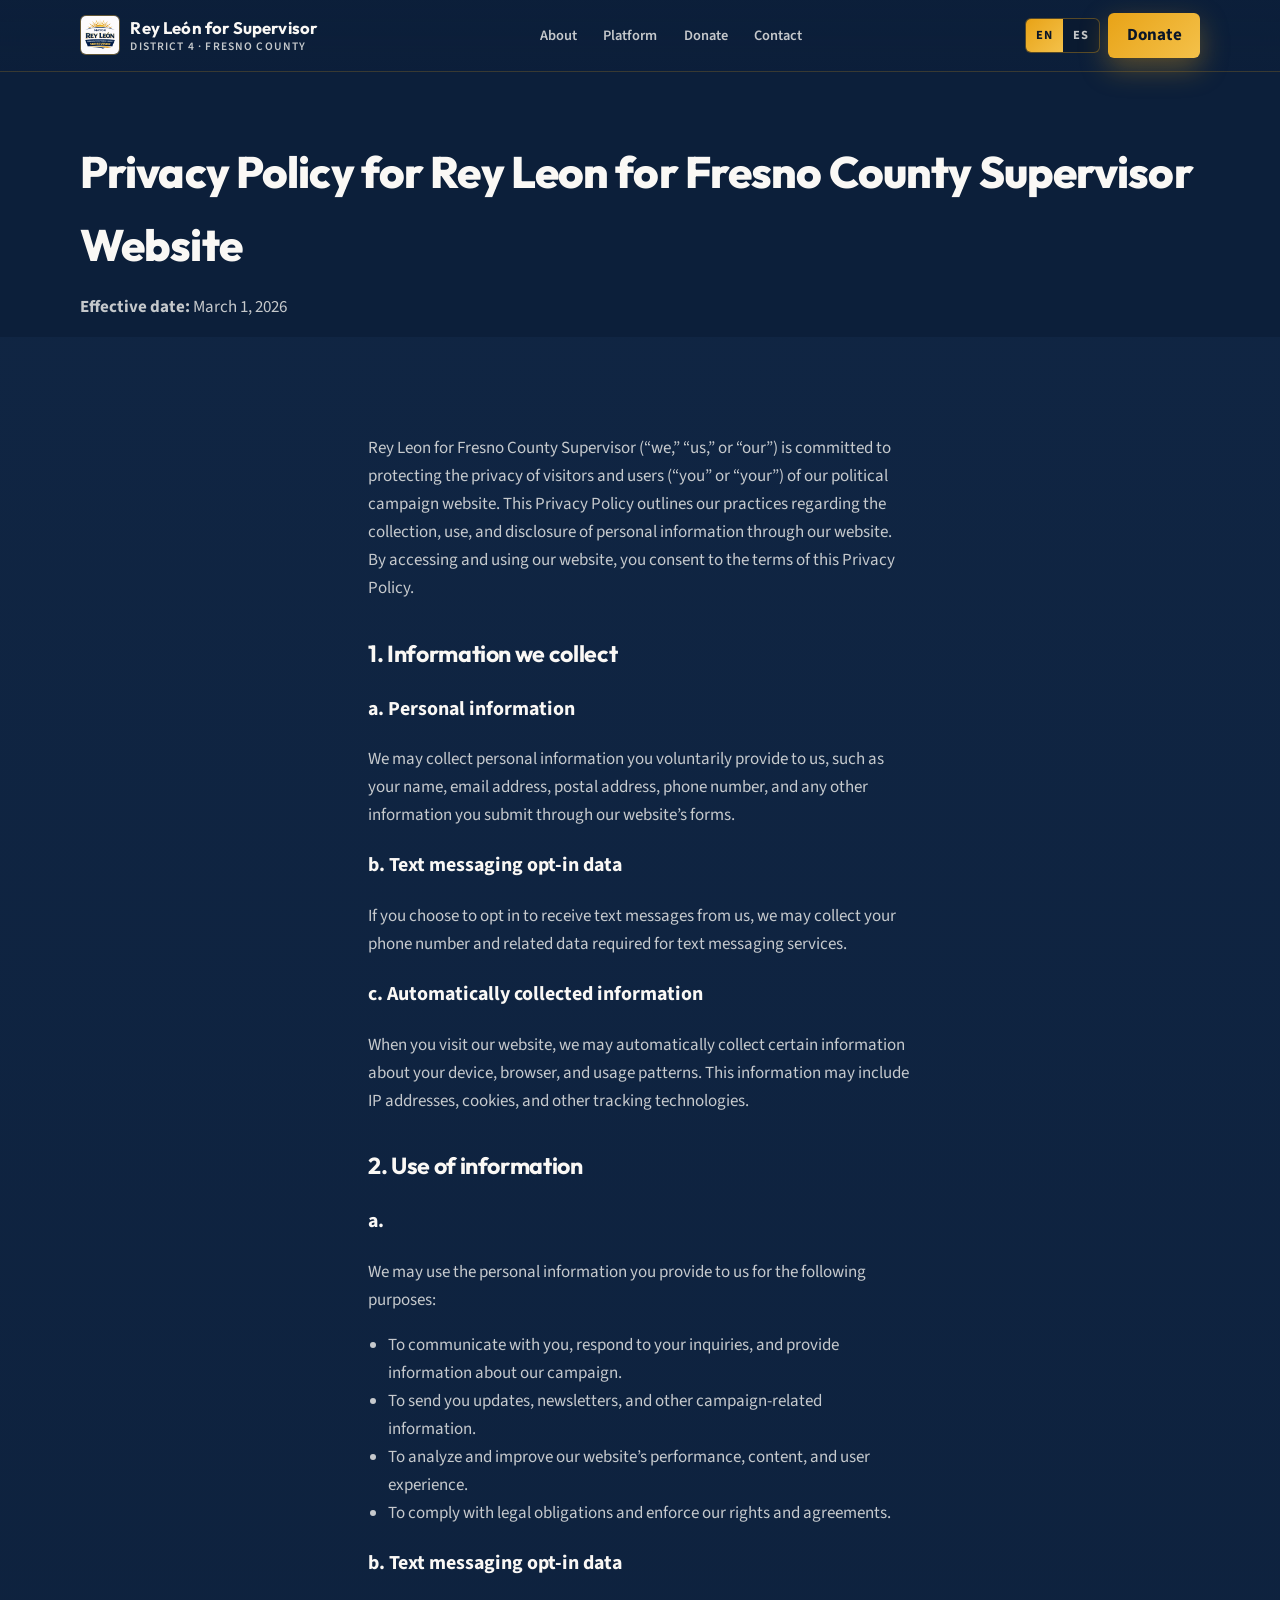
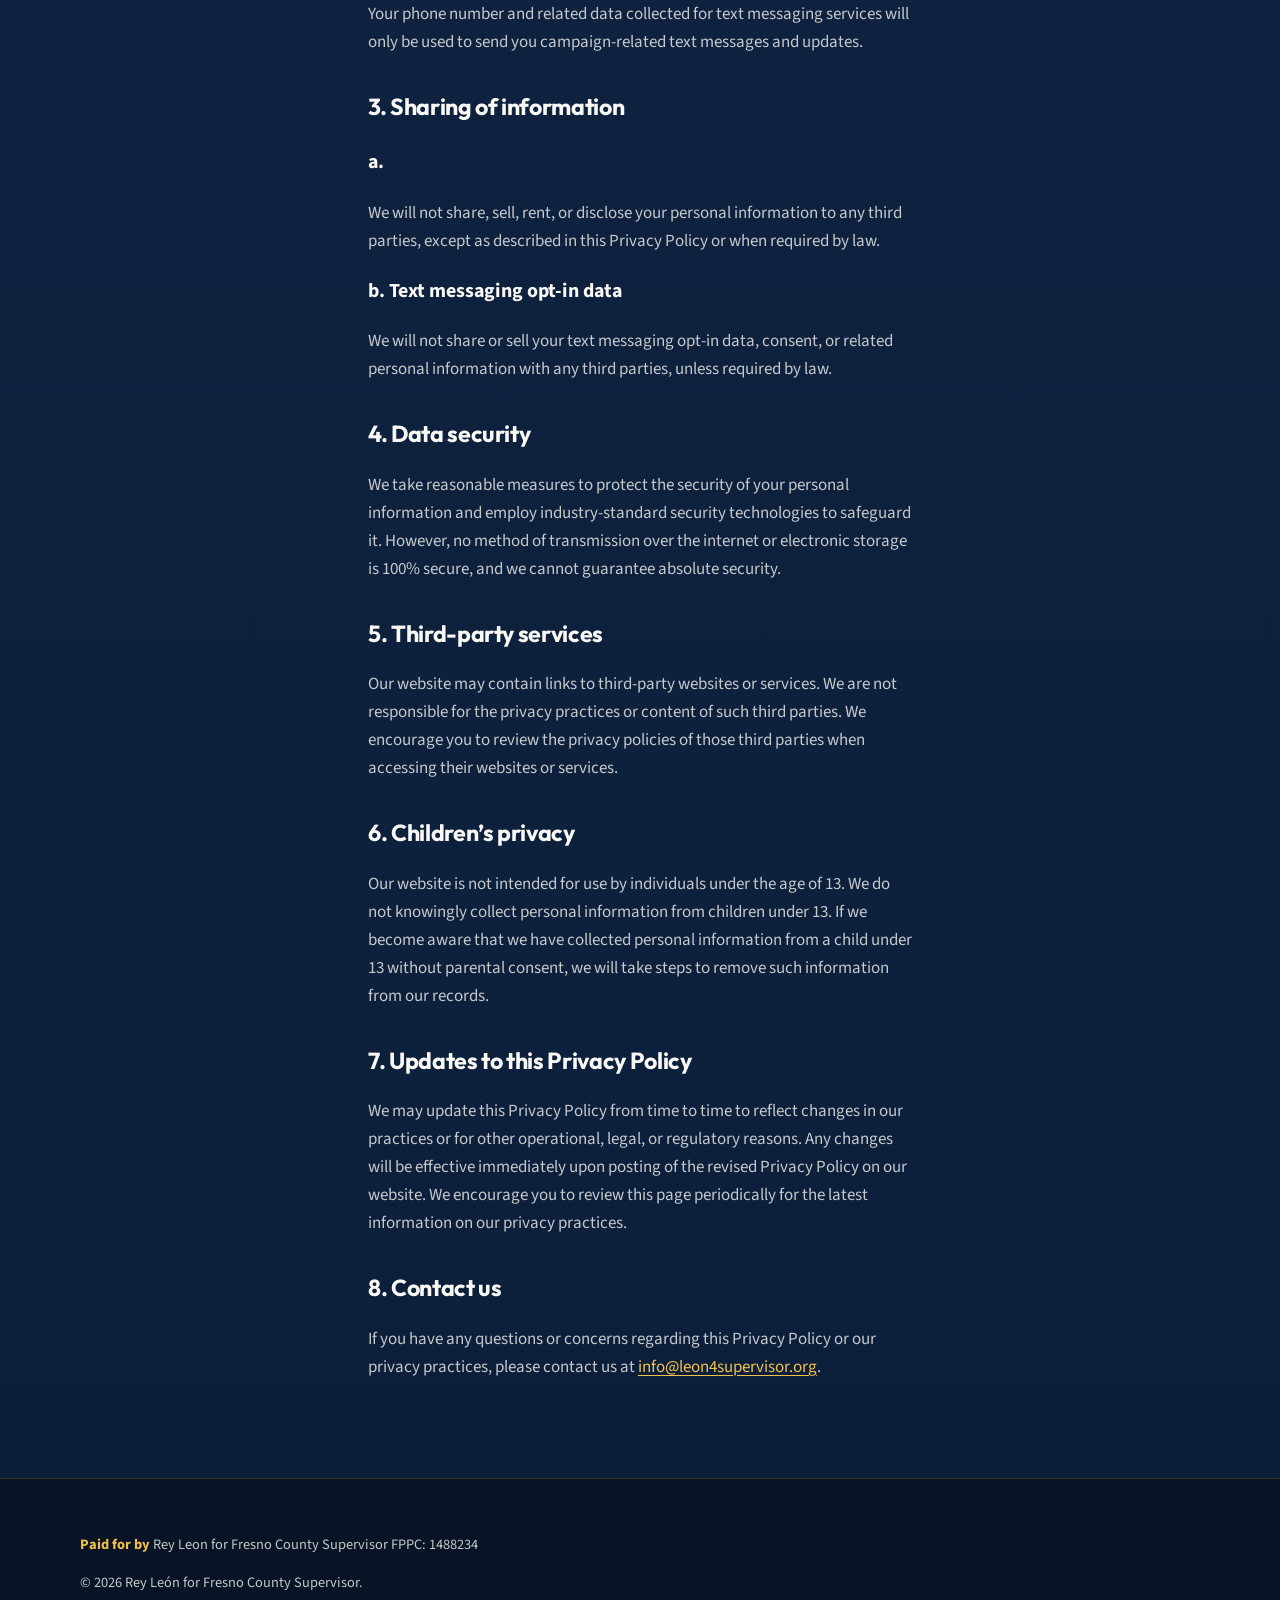
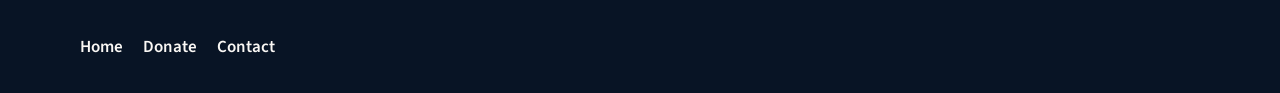
==== commit e714cd9a: "privacy disclosures" ====
--- a/privacy.html
+++ b/privacy.html
@@ -118,86 +118,229 @@
     <main id="main">
       <div class="section page-hero">
         <div class="section-inner">
-          <h1 class="lang-en-only">Privacy Policy</h1>
-          <h1 class="lang-es-only">Política de privacidad</h1>
-          <p class="lang-en-only">
-            This page is a starter template. Replace with counsel-approved language before
-            launch or paid promotion.
-          </p>
-          <p class="lang-es-only">
-            Esta página es una plantilla inicial. Sustitúyala con texto aprobado por asesoría
-            legal antes del lanzamiento o promoción paga.
-          </p>
+          <h1 class="lang-en-only">Privacy Policy for Rey Leon for Fresno County Supervisor Website</h1>
+          <h1 class="lang-es-only">
+            Política de privacidad del sitio web de Rey León para Supervisor del Condado de Fresno
+          </h1>
+          <p class="lang-en-only"><strong>Effective date:</strong> March 1, 2026</p>
+          <p class="lang-es-only"><strong>Vigencia:</strong> 1 de marzo de 2026</p>
         </div>
       </div>
 
       <div class="section section-alt">
         <div class="section-inner prose">
           <div class="lang-en-only" data-reveal>
-            <h2>Summary</h2>
-            <p>
-              We respect your privacy. This policy describes how this website may collect and
-              use information when you browse, submit the contact form, or follow links to
-              third-party services (for example, ActBlue for donations).
-            </p>
-            <h2>Information you provide</h2>
-            <p>
-              If you use the contact form, we collect the information you enter (such as name,
-              email, phone if provided, ZIP if provided, message content, and optional
-              volunteer preferences). That information is used to respond to you and support
-              campaign activities.
-            </p>
-            <h2>Cookies and analytics</h2>
-            <p>
-              This starter site does not include analytics cookies by default. If analytics or
-              advertising tools are added later, this policy should be updated to name those
-              tools and describe choices available to visitors.
-            </p>
-            <h2>Third-party services</h2>
-            <p>
-              Donation links may take you to ActBlue or other processors governed by their own
-              privacy policies. Review those policies before submitting payment information.
-            </p>
-            <h2>Contact</h2>
-            <p>
-              Questions about this policy can be sent through the
-              <a href="index.html#contact">contact form</a> on the homepage.
-            </p>
-            <p><em>Last updated: placeholder — set a real date when counsel approves.</em></p>
+            <p>
+              Rey Leon for Fresno County Supervisor (&ldquo;we,&rdquo; &ldquo;us,&rdquo; or
+              &ldquo;our&rdquo;) is committed to protecting the privacy of visitors and users
+              (&ldquo;you&rdquo; or &ldquo;your&rdquo;) of our political campaign website. This
+              Privacy Policy outlines our practices regarding the collection, use, and disclosure
+              of personal information through our website. By accessing and using our website, you
+              consent to the terms of this Privacy Policy.
+            </p>
+
+            <h2>1. Information we collect</h2>
+            <h3>a. Personal information</h3>
+            <p>
+              We may collect personal information you voluntarily provide to us, such as your name,
+              email address, postal address, phone number, and any other information you submit
+              through our website&rsquo;s forms.
+            </p>
+            <h3>b. Text messaging opt-in data</h3>
+            <p>
+              If you choose to opt in to receive text messages from us, we may collect your phone
+              number and related data required for text messaging services.
+            </p>
+            <h3>c. Automatically collected information</h3>
+            <p>
+              When you visit our website, we may automatically collect certain information about
+              your device, browser, and usage patterns. This information may include IP addresses,
+              cookies, and other tracking technologies.
+            </p>
+
+            <h2>2. Use of information</h2>
+            <h3>a.</h3>
+            <p>We may use the personal information you provide to us for the following purposes:</p>
+            <ul>
+              <li>
+                To communicate with you, respond to your inquiries, and provide information about
+                our campaign.
+              </li>
+              <li>To send you updates, newsletters, and other campaign-related information.</li>
+              <li>
+                To analyze and improve our website&rsquo;s performance, content, and user
+                experience.
+              </li>
+              <li>To comply with legal obligations and enforce our rights and agreements.</li>
+            </ul>
+            <h3>b. Text messaging opt-in data</h3>
+            <p>
+              Your phone number and related data collected for text messaging services will only be
+              used to send you campaign-related text messages and updates.
+            </p>
+
+            <h2>3. Sharing of information</h2>
+            <h3>a.</h3>
+            <p>
+              We will not share, sell, rent, or disclose your personal information to any third
+              parties, except as described in this Privacy Policy or when required by law.
+            </p>
+            <h3>b. Text messaging opt-in data</h3>
+            <p>
+              We will not share or sell your text messaging opt-in data, consent, or related
+              personal information with any third parties, unless required by law.
+            </p>
+
+            <h2>4. Data security</h2>
+            <p>
+              We take reasonable measures to protect the security of your personal information and
+              employ industry-standard security technologies to safeguard it. However, no method of
+              transmission over the internet or electronic storage is 100% secure, and we cannot
+              guarantee absolute security.
+            </p>
+
+            <h2>5. Third-party services</h2>
+            <p>
+              Our website may contain links to third-party websites or services. We are not
+              responsible for the privacy practices or content of such third parties. We encourage
+              you to review the privacy policies of those third parties when accessing their
+              websites or services.
+            </p>
+
+            <h2>6. Children&rsquo;s privacy</h2>
+            <p>
+              Our website is not intended for use by individuals under the age of 13. We do not
+              knowingly collect personal information from children under 13. If we become aware
+              that we have collected personal information from a child under 13 without parental
+              consent, we will take steps to remove such information from our records.
+            </p>
+
+            <h2>7. Updates to this Privacy Policy</h2>
+            <p>
+              We may update this Privacy Policy from time to time to reflect changes in our
+              practices or for other operational, legal, or regulatory reasons. Any changes will be
+              effective immediately upon posting of the revised Privacy Policy on our website. We
+              encourage you to review this page periodically for the latest information on our
+              privacy practices.
+            </p>
+
+            <h2>8. Contact us</h2>
+            <p>
+              If you have any questions or concerns regarding this Privacy Policy or our privacy
+              practices, please contact us at
+              <a href="mailto:info@leon4supervisor.org">info@leon4supervisor.org</a>.
+            </p>
           </div>
 
           <div class="lang-es-only" data-reveal>
-            <h2>Resumen</h2>
-            <p>
-              Respetamos su privacidad. Esta política describe cómo este sitio puede recopilar
-              y usar información cuando navega, envía el formulario de contacto o sigue
-              enlaces a servicios de terceros (por ejemplo, ActBlue para donaciones).
-            </p>
-            <h2>Información que usted proporciona</h2>
-            <p>
-              Si usa el formulario de contacto, recopilamos la información que ingresa (como
-              nombre, correo, teléfono si lo proporciona, código postal si lo proporciona,
-              contenido del mensaje y preferencias opcionales de voluntariado). Esa información
-              se usa para responderle y apoyar actividades de la campaña.
-            </p>
-            <h2>Cookies y analíticas</h2>
-            <p>
-              Este sitio base no incluye cookies de analíticas por defecto. Si se añaden
-              herramientas de analíticas o publicidad más adelante, esta política debe
-              actualizarse para nombrar esas herramientas y describir las opciones disponibles.
-            </p>
-            <h2>Servicios de terceros</h2>
-            <p>
-              Los enlaces de donación pueden llevarle a ActBlue u otros procesadores regidos
-              por sus propias políticas de privacidad. Revise esas políticas antes de enviar
-              información de pago.
-            </p>
-            <h2>Contacto</h2>
-            <p>
-              Preguntas sobre esta política pueden enviarse mediante el
-              <a href="index.html#contact">formulario de contacto</a> en la página principal.
-            </p>
-            <p><em>Última actualización: provisional — fije una fecha real tras aprobación.</em></p>
+            <p>
+              Rey León para Supervisor del Condado de Fresno (&ldquo;nosotros&rdquo;,
+              &ldquo;nos&rdquo; o &ldquo;nuestro&rdquo;) se compromete a proteger la privacidad de
+              las personas que visitan o usan (&ldquo;usted&rdquo; o &ldquo;su&rdquo;) nuestro
+              sitio web de campaña política. Esta Política de privacidad describe nuestras
+              prácticas respecto a la recopilación, el uso y la divulgación de información personal
+              a través de nuestro sitio web. Al acceder y usar nuestro sitio web, usted acepta los
+              términos de esta Política de privacidad.
+            </p>
+
+            <h2>1. Información que recopilamos</h2>
+            <h3>a. Información personal</h3>
+            <p>
+              Podemos recopilar información personal que usted nos proporcione de forma voluntaria,
+              como su nombre, dirección de correo electrónico, dirección postal, número de teléfono
+              y cualquier otra información que envíe mediante los formularios de nuestro sitio
+              web.
+            </p>
+            <h3>b. Datos de registro para mensajes de texto</h3>
+            <p>
+              Si decide registrarse para recibir mensajes de texto de nuestra parte, podemos
+              recopilar su número de teléfono y los datos relacionados necesarios para el servicio
+              de mensajería de texto.
+            </p>
+            <h3>c. Información recopilada automáticamente</h3>
+            <p>
+              Cuando visita nuestro sitio web, podemos recopilar automáticamente cierta información
+              sobre su dispositivo, navegador y patrones de uso. Esta información puede incluir
+              direcciones IP, cookies y otras tecnologías de seguimiento.
+            </p>
+
+            <h2>2. Uso de la información</h2>
+            <h3>a.</h3>
+            <p>Podemos usar la información personal que nos proporcione para los siguientes fines:</p>
+            <ul>
+              <li>
+                Comunicarnos con usted, responder a sus consultas y brindarle información sobre
+                nuestra campaña.
+              </li>
+              <li>
+                Enviarle actualizaciones, boletines y otra información relacionada con la campaña.
+              </li>
+              <li>
+                Analizar y mejorar el rendimiento, el contenido y la experiencia de usuario de
+                nuestro sitio web.
+              </li>
+              <li>Cumplir obligaciones legales y hacer valer nuestros derechos y acuerdos.</li>
+            </ul>
+            <h3>b. Datos de registro para mensajes de texto</h3>
+            <p>
+              Su número de teléfono y los datos relacionados recopilados para el servicio de
+              mensajes de texto solo se usarán para enviarle mensajes de texto y actualizaciones
+              relacionadas con la campaña.
+            </p>
+
+            <h2>3. Compartición de la información</h2>
+            <h3>a.</h3>
+            <p>
+              No compartiremos, venderemos, alquilaremos ni divulgaremos su información personal a
+              terceros, salvo lo descrito en esta Política de privacidad o cuando la ley lo exija.
+            </p>
+            <h3>b. Datos de registro para mensajes de texto</h3>
+            <p>
+              No compartiremos ni venderemos sus datos de registro para mensajes de texto, su
+              consentimiento ni información personal relacionada con terceros, salvo que la ley lo
+              exija.
+            </p>
+
+            <h2>4. Seguridad de los datos</h2>
+            <p>
+              Tomamos medidas razonables para proteger la seguridad de su información personal y
+              empleamos tecnologías de seguridad reconocidas en la industria para resguardarla. Sin
+              embargo, ningún método de transmisión por internet o de almacenamiento electrónico es
+              100% seguro y no podemos garantizar una seguridad absoluta.
+            </p>
+
+            <h2>5. Servicios de terceros</h2>
+            <p>
+              Nuestro sitio web puede contener enlaces a sitios o servicios de terceros. No somos
+              responsables de las prácticas de privacidad ni del contenido de dichos terceros. Le
+              recomendamos revisar las políticas de privacidad de esos terceros al acceder a sus
+              sitios o servicios.
+            </p>
+
+            <h2>6. Privacidad de los menores</h2>
+            <p>
+              Nuestro sitio web no está destinado a personas menores de 13 años. No recopilamos de
+              forma intencional información personal de menores de 13 años. Si tomamos conocimiento
+              de que hemos recopilado información personal de un menor de 13 años sin el
+              consentimiento de los padres o tutores, tomaremos medidas para eliminar dicha
+              información de nuestros registros.
+            </p>
+
+            <h2>7. Actualizaciones de esta Política de privacidad</h2>
+            <p>
+              Podemos actualizar esta Política de privacidad ocasionalmente para reflejar cambios
+              en nuestras prácticas o por otras razones operativas, legales o reglamentarias.
+              Cualquier cambio surtirá efecto de inmediato al publicarse la Política de privacidad
+              revisada en nuestro sitio web. Le recomendamos revisar esta página periódicamente para
+              conocer la información más reciente sobre nuestras prácticas de privacidad.
+            </p>
+
+            <h2>8. Contacto</h2>
+            <p>
+              Si tiene preguntas o inquietudes sobre esta Política de privacidad o nuestras
+              prácticas de privacidad, comuníquese con nosotros en
+              <a href="mailto:info@leon4supervisor.org">info@leon4supervisor.org</a>.
+            </p>
           </div>
         </div>
       </div>
--- a/css/styles.css
+++ b/css/styles.css
@@ -355,6 +355,23 @@
   flex-wrap: wrap;
   gap: 0.75rem;
   align-items: center;
+}
+
+.form-disclaimer {
+  margin: 1.25rem 0 0;
+  font-size: 0.72rem;
+  line-height: 1.55;
+  color: rgba(250, 248, 245, 0.62);
+  max-width: 52rem;
+}
+
+.form-disclaimer a {
+  color: var(--color-gold-bright);
+  font-weight: 600;
+}
+
+.form-disclaimer a:hover {
+  color: var(--color-white);
 }
 
 .thanks-ctas {
@@ -581,8 +598,8 @@
 
 @media (max-width: 899px) {
   .hero {
+    height: auto;
     padding-top: 30px;
-    /* overflow: auto; */
   }
 
   .hero-bg {
@@ -678,6 +695,14 @@
   flex-wrap: wrap;
   gap: 0.75rem;
   align-items: center;
+}
+
+.hero-election-note {
+  margin: 0.85rem 0 0;
+  font-size: 0.85rem;
+  font-weight: 600;
+  color: var(--color-gold-bright);
+  letter-spacing: 0.02em;
 }
 
 .hero-visual {
@@ -807,6 +832,107 @@
   object-position: center 18%;
 }
 
+.media-grid {
+  display: grid;
+  gap: 1.25rem;
+}
+
+@media (min-width: 640px) {
+  .media-grid {
+    grid-template-columns: repeat(2, 1fr);
+  }
+}
+
+@media (min-width: 1000px) {
+  .media-grid {
+    grid-template-columns: repeat(3, 1fr);
+  }
+}
+
+.media-card {
+  display: flex;
+  flex-direction: column;
+  border-radius: var(--radius-lg);
+  background: rgba(10, 22, 40, 0.45);
+  border: 1px solid rgba(232, 163, 23, 0.2);
+  text-decoration: none;
+  color: inherit;
+  overflow: hidden;
+  transition: border-color 0.2s ease, transform 0.2s ease;
+}
+
+.media-card:hover {
+  border-color: rgba(244, 193, 74, 0.5);
+  transform: translateY(-2px);
+  color: inherit;
+}
+
+@media (prefers-reduced-motion: reduce) {
+  .media-card:hover {
+    transform: none;
+  }
+}
+
+.media-thumb {
+  width: 100%;
+  aspect-ratio: 16 / 9;
+  background: linear-gradient(
+    135deg,
+    rgba(232, 163, 23, 0.15) 0%,
+    rgba(19, 42, 74, 0.8) 100%
+  );
+  background-size: cover;
+  background-position: center;
+}
+
+.media-thumb img {
+  width: 100%;
+  height: 100%;
+  object-fit: cover;
+  display: block;
+}
+
+.media-body {
+  display: flex;
+  flex-direction: column;
+  gap: 0.5rem;
+  padding: 1.15rem 1.25rem 1.2rem;
+  flex: 1;
+}
+
+.media-outlet {
+  margin: 0;
+  font-size: 0.72rem;
+  font-weight: 800;
+  letter-spacing: 0.14em;
+  text-transform: uppercase;
+  color: var(--color-gold-bright);
+}
+
+.media-headline {
+  margin: 0;
+  font-family: var(--font-display);
+  font-weight: 700;
+  font-size: 1.05rem;
+  line-height: 1.25;
+  letter-spacing: -0.01em;
+  flex: 1;
+}
+
+.media-desc {
+  margin: 0;
+  font-size: 0.92rem;
+  color: var(--color-muted);
+  line-height: 1.55;
+}
+
+.media-read {
+  margin-top: 0.25rem;
+  font-size: 0.85rem;
+  font-weight: 700;
+  color: var(--color-gold-bright);
+}
+
 .platform-grid {
   display: grid;
   gap: 1rem;
@@ -821,6 +947,10 @@
 @media (min-width: 1100px) {
   .platform-grid {
     grid-template-columns: repeat(3, 1fr);
+  }
+
+  .platform-item--wide {
+    grid-column: 1 / -1;
   }
 }
 
@@ -982,6 +1112,18 @@
   color: var(--color-gold-bright);
 }
 
+.footer-social {
+  display: inline-flex;
+  align-items: center;
+  color: var(--color-white);
+  transition: color 0.2s ease;
+}
+
+.footer-social:hover {
+  color: var(--color-gold-bright);
+  text-decoration: none;
+}
+
 [data-reveal] {
   opacity: 0;
   transform: translateY(14px);
